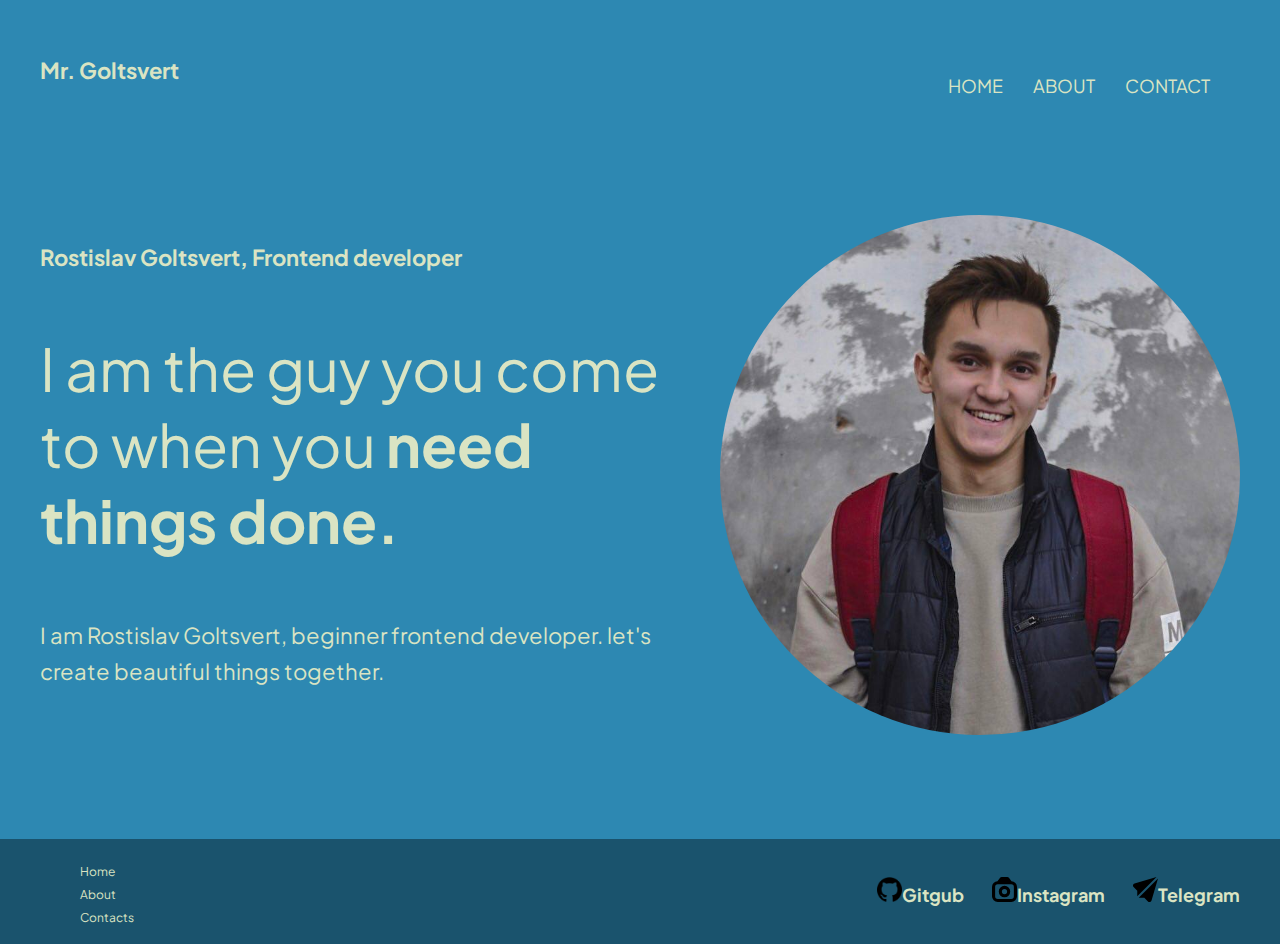
==== pages/index.html @ 7e83cfc5 "first day" ====
<!DOCTYPE html>
<html lang="en">
<head>
   <meta charset="UTF-8">
   <meta http-equiv="X-UA-Compatible" content="IE=edge">
   <meta name="viewport" content="width=device-width, initial-scale=1.0">
   <link href="https://fonts.googleapis.com/css2?family=Plus+Jakarta+Sans:wght@400;700&display=swap" rel="stylesheet">
   <link rel="stylesheet" href="../css/style.css">
   <title>My cutaway</title>
</head>
<body>
   <!-- HeaderBlockStart -->
   <header class="header">
      <div class="container">
         <div class="header__block">
            <div>
               <a href="#" class="name">Mr. Goltsvert</a>
            </div>
            <nav class="nav">
               <ul class="nav-list">
                  <li class="nav-pages"><a href="#" class="pages">home</a></li>
                  <li class="nav-pages"><a href="about.html" class="pages">about</a></li>
                  <li class="nav-pages"><a href="contact.html" class="pages">contact</a></li>
               </ul>
            </nav>
         </div>
      </div>
   </header>
   <!-- HeaderBlockEND -->
   <main>
   <!-- IntroBlockStart -->
      <section class="intro">
         <div class="container">
            <div class="intro__block">
               <div class="intro__description">
                  <h1>Rostislav Goltsvert, Frontend developer</h1>
                  <p class="intro-text">
                     I am the guy you come to when you <strong>need things done.</strong>
                  </p>
                  <p class="text-desc">
                     I am Rostislav Goltsvert, beginner frontend developer. let's create beautiful things together.
                  </p>
               </div>
               <div>
                  <img class="intro__image" src="../image/IMAGE 2022-06-06 23:41:30.jpg" alt="my photo">
               </div>
            </div>
         </div>
      </section>
      <!-- IntroBlockEnd -->
   </main>
   <!-- FooterBlockStart -->
   <footer>
      <div class="container">
         <div class="footer__block">
            <div class="footer__nav">
               <ul class="footer-navlist">
                  <li><a href="#" class="footer-pages">Home</a></li>
                  <li><a href="about.html" class="footer-pages">About</a></li>
                  <li><a href="contact.html" class="footer-pages">Contacts</a></li>
               </ul>
            </div>
            <div>
               <a class="contacts-nav" target="_blank" href="https://github.com/KonevRostislav"> <img class="contacts" src="../image/25231.png" alt="Github">Gitgub</a>
               <a class="contacts-nav" target="_blank" href=""> <img class="contacts" src="../image/free-icon-font-camera-3917085.svg" alt="instagram">Instagram</a>
               <a class="contacts-nav" target="_blank" href=""> <img class="contacts" src="../image/free-icon-font-paper-plane-3917628.svg" alt="telegram">Telegram</a>
            </div>
         </div>
      </div>
   </footer>
   <!-- FooterBlockEnd -->
</body>
</html>
---- css/style.css ----
*{
   box-sizing: border-box;
}
body{
   margin: 0;
   padding: 0;
   background-color: #2d88b2;
   color: #DAE4C3;
   font-family: 'Plus Jakarta Sans', sans-serif;
   font-weight: 700;
   font-size: 18px;
}
.container{
   margin: 0 auto;
   max-width: 1200px;
}
a{
   text-decoration: none;
   color: #DAE4C3;
}
h1,h2,h3,h4,h5,h6{
   margin: 0;
   padding: 0;
}
/* Header block start */
.header {
   margin-top: 56px;
}
.header__block {
   display: flex;
   justify-content: space-between;
}
.name {
   font-size: 22px;
   line-height: 28px;
}
.nav-list {
   list-style-type: none;
   display: flex;
}
.pages {
   margin-right: 30px;
}
.pages:last-child{
   margin-right: none;
   font-weight: 400;
   font-size: 18px;
   line-height: 23px;
   text-transform: uppercase;
}
/* Header end */
/* Intro start */
.intro {
   margin-top: 100px;
   margin-bottom: 100px;
}
.intro__block {
   display: flex;
   align-items: center;
   justify-content: space-between;
}
.intro__description {
   width: 690px;
}
h1{
   font-size: 22px;
   line-height: 28px;
}
.intro-text {
   font-weight: 400;
   font-size: 59px;
   line-height: 76px;
}
.text-desc {
   font-weight: 400;
   font-size: 22px;
   line-height: 36px;
}
.intro__image {
   width: 520px;
   height: 520px;
   border-radius: 50%;
   object-fit: cover;

}
/* Intro End */
/* Footer Start */
footer{
   background-color: #1a536d;
}
.footer__block {
   display: flex;
   align-items: center;
   justify-content: space-between;
}
.footer__nav {
}
.footer-navlist {
   list-style-type: none;
}
.footer-pages {
   font-weight: 400;
   font-size: 12px;
}
.contacts-nav{
   margin-right: 25px;
}
.contacts-nav:last-child{
   margin-right: 0;
}
.contacts {
   width: 25px;
   height: 25px;
}
/* Footer End */
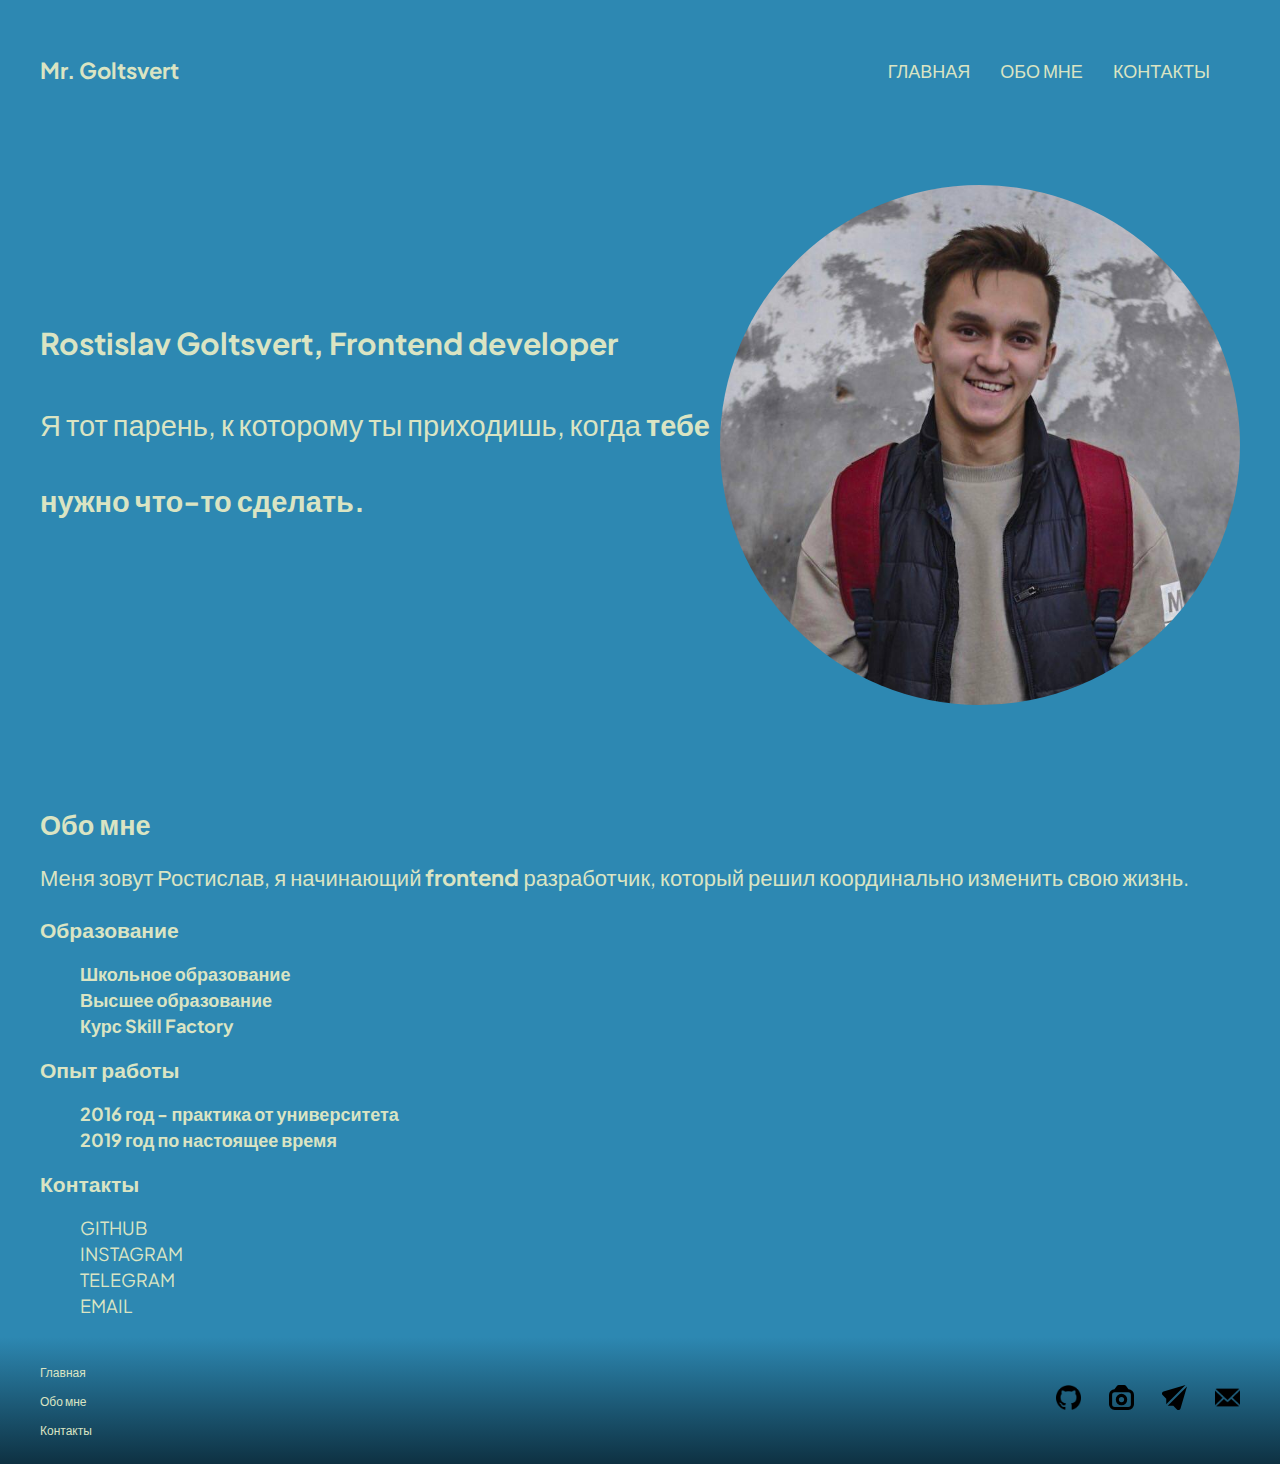
==== commit 3ac32c44: "end" ====
--- a/pages/index.html
+++ b/pages/index.html
@@ -1,73 +1,111 @@
 <!DOCTYPE html>
-<html lang="en">
+<html lang="ru">
 <head>
    <meta charset="UTF-8">
    <meta http-equiv="X-UA-Compatible" content="IE=edge">
    <meta name="viewport" content="width=device-width, initial-scale=1.0">
    <link href="https://fonts.googleapis.com/css2?family=Plus+Jakarta+Sans:wght@400;700&display=swap" rel="stylesheet">
    <link rel="stylesheet" href="../css/style.css">
-   <title>My cutaway</title>
+   <title>Mr.Goltsvert</title>
 </head>
 <body>
-   <!-- HeaderBlockStart -->
-   <header class="header">
-      <div class="container">
-         <div class="header__block">
-            <div>
-               <a href="#" class="name">Mr. Goltsvert</a>
+   <div class="page">
+      <!-- HeaderBlockStart -->
+      <header class="header">
+         <div class="container">
+            <div class="header__block">
+               <div>
+                  <a href="#" class="name">Mr. Goltsvert</a>
+               </div>
+               <nav class="nav">
+                  <ul class="nav-list">
+                     <li class="nav-pages"><a href="#home" class="pages">Главная</a></li>
+                     <li class="nav-pages"><a href="#about" class="pages">Обо мне</a></li>
+                     <li class="nav-pages"><a href="#contact" class="pages">Контакты</a></li>
+                  </ul>
+               </nav>
             </div>
-            <nav class="nav">
-               <ul class="nav-list">
-                  <li class="nav-pages"><a href="#" class="pages">home</a></li>
-                  <li class="nav-pages"><a href="about.html" class="pages">about</a></li>
-                  <li class="nav-pages"><a href="contact.html" class="pages">contact</a></li>
-               </ul>
-            </nav>
          </div>
-      </div>
-   </header>
-   <!-- HeaderBlockEND -->
-   <main>
-   <!-- IntroBlockStart -->
-      <section class="intro">
+      </header>
+      <!-- HeaderBlockEND -->
+      <main>
+      <!-- IntroBlockStart -->
+         <section id="home" class="intro">
+            <div class="container">
+               <div class="intro__block">
+                  <div class="intro__description">
+                     <h1>Rostislav Goltsvert, Frontend developer</h1>
+                     <p class="intro-text">
+                        Я тот парень, к которому ты приходишь, когда <strong>тебе нужно что-то сделать.</strong> 
+                     </p>
+                  </div>
+                  <div>
+                     <img class="intro__image" src="../image/IMAGE 2022-06-06 23:41:30.jpg" alt="my photo">
+                  </div>
+               </div>
+            </div>
+         </section>
+         <!-- IntroBlockEnd -->
+         <!-- AboutBlockStart -->
+         <section id="about" class="about">
+            <div class="container">
+               <div class="about__block">
+                  <h2 class="about__title">
+                     Обо мне
+                  </h2>
+                  <p class="text-desc">
+                     Меня зовут Ростислав, я начинающий <b>frontend</b> разработчик, который решил координально изменить свою жизнь.
+                  </p>
+                  <h3 class="about__subtitle">
+                     Образование
+                  </h3>
+                  <ol class="footer-navlist">
+                     <li>Школьное образование</li>
+                     <li>Высшее образование</li>
+                     <li>Курс Skill Factory</li>
+                  </ol>
+                  <h3 class="about__subtitle">
+                     Опыт работы
+                  </h3>
+                  <ol class="footer-navlist">
+                     <li>2016 год - практика от университета</li>
+                     <li>2019 год по настоящее время</li>
+                  </ol>
+                  <h3 id="contact" class="about__subtitle">
+                     Контакты
+                  </h3>
+                  <ol class="footer-navlist about__list">
+                     <li><a class="contacts-nav" target="_blank" href="https://github.com/KonevRostislav">Github</a></li>                     
+                     <li><a class="contacts-nav" target="_blank" href="Instagramhttps://www.instagram.com">instagram</a></li>
+                     <li><a class="contacts-nav" target="_blank" href="https://t.me/joinchat/MODytUsx97TpPEpmtBt4Ng">telegram</a></li>
+                     <li><a class="contacts-nav" target="_blank" href="https://mail.ru">Email</a></li>
+                  </ol>
+               </div>
+            </div>
+         </section>
+         <!-- AboutBlockEnd -->
+      </main>
+      <!-- FooterBlockStart -->
+      <footer>
          <div class="container">
-            <div class="intro__block">
-               <div class="intro__description">
-                  <h1>Rostislav Goltsvert, Frontend developer</h1>
-                  <p class="intro-text">
-                     I am the guy you come to when you <strong>need things done.</strong>
-                  </p>
-                  <p class="text-desc">
-                     I am Rostislav Goltsvert, beginner frontend developer. let's create beautiful things together.
-                  </p>
+            <div class="footer__block">
+               <div class="footer__nav">
+                  <ul class="footer-navlist">
+                     <li><a href="#home" class="footer-pages">Главная</a></li>
+                     <li><a href="#about" class="footer-pages">Обо мне</a></li>
+                     <li><a href="#contact" class="footer-pages">Контакты</a></li>
+                  </ul>
                </div>
                <div>
-                  <img class="intro__image" src="../image/IMAGE 2022-06-06 23:41:30.jpg" alt="my photo">
+                  <a class="contacts-nav" target="_blank" href="https://github.com/KonevRostislav"> <img class="contacts" src="../image/25231.png" alt="Github"></a>
+                  <a class="contacts-nav" target="_blank" href="Instagramhttps://www.instagram.com"> <img class="contacts" src="../image/free-icon-font-camera-3917085.svg" alt="instagram"></a>
+                  <a class="contacts-nav" target="_blank" href="https://t.me/joinchat/MODytUsx97TpPEpmtBt4Ng"> <img class="contacts" src="../image/free-icon-font-paper-plane-3917628.svg" alt="telegram"></a>
+                  <a class="contacts-nav" target="_blank" href="https://mail.ru"> <img class="contacts" src="../image/95645.png" alt="Email"></a>
                </div>
             </div>
          </div>
-      </section>
-      <!-- IntroBlockEnd -->
-   </main>
-   <!-- FooterBlockStart -->
-   <footer>
-      <div class="container">
-         <div class="footer__block">
-            <div class="footer__nav">
-               <ul class="footer-navlist">
-                  <li><a href="#" class="footer-pages">Home</a></li>
-                  <li><a href="about.html" class="footer-pages">About</a></li>
-                  <li><a href="contact.html" class="footer-pages">Contacts</a></li>
-               </ul>
-            </div>
-            <div>
-               <a class="contacts-nav" target="_blank" href="https://github.com/KonevRostislav"> <img class="contacts" src="../image/25231.png" alt="Github">Gitgub</a>
-               <a class="contacts-nav" target="_blank" href=""> <img class="contacts" src="../image/free-icon-font-camera-3917085.svg" alt="instagram">Instagram</a>
-               <a class="contacts-nav" target="_blank" href=""> <img class="contacts" src="../image/free-icon-font-paper-plane-3917628.svg" alt="telegram">Telegram</a>
-            </div>
-         </div>
-      </div>
-   </footer>
-   <!-- FooterBlockEnd -->
+      </footer>
+      <!-- FooterBlockEnd -->
+   </div>
 </body>
 </html>--- a/css/style.css
+++ b/css/style.css
@@ -9,10 +9,21 @@
    font-family: 'Plus Jakarta Sans', sans-serif;
    font-weight: 700;
    font-size: 18px;
+   line-height: 26px;
 }
 .container{
    margin: 0 auto;
    max-width: 1200px;
+}
+.page{
+   overflow: hidden;
+   display: flex;
+   flex-direction: column;
+   min-height: 100vh;
+}
+ul{
+   padding: 0;
+   margin: 0;
 }
 a{
    text-decoration: none;
@@ -28,6 +39,7 @@
 }
 .header__block {
    display: flex;
+   align-items: center;
    justify-content: space-between;
 }
 .name {
@@ -63,12 +75,12 @@
    width: 690px;
 }
 h1{
-   font-size: 22px;
+   font-size: 30px;
    line-height: 28px;
 }
 .intro-text {
    font-weight: 400;
-   font-size: 59px;
+   font-size: 29px;
    line-height: 76px;
 }
 .text-desc {
@@ -84,11 +96,30 @@
 
 }
 /* Intro End */
+/* About Start */
+.about__block {
+}
+.about__title {
+   font-size: 27px;
+}
+.about__subtitle {
+   font-size: 25;
+
+}
+.about__list {
+   text-transform: uppercase;
+}
+.contacts-nav {
+}
+/* About End */
 /* Footer Start */
 footer{
-   background-color: #1a536d;
+   background: linear-gradient(#2d88b2,#0e3142);
+   margin-top: auto;
 }
 .footer__block {
+   padding-top: 20px;
+   padding-bottom: 20px;
    display: flex;
    align-items: center;
    justify-content: space-between;
@@ -101,9 +132,11 @@
 .footer-pages {
    font-weight: 400;
    font-size: 12px;
+   margin-right: 20px;
 }
 .contacts-nav{
    margin-right: 25px;
+   font-weight: 400;
 }
 .contacts-nav:last-child{
    margin-right: 0;
